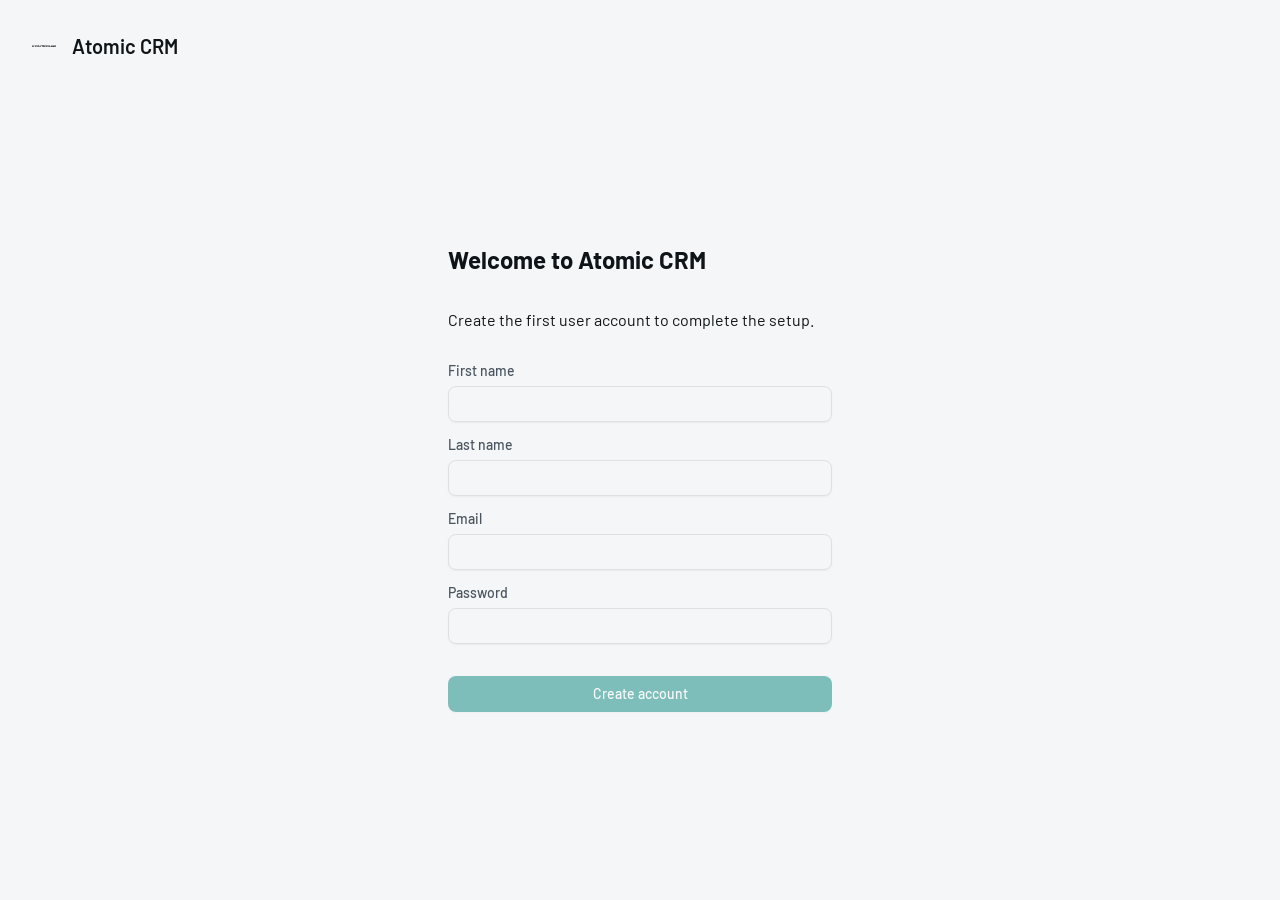
==== index.html @ 3ff438e0 "Updates" ====
<!doctype html><html lang="en" translate="no" class="notranslate"><head><meta charset="utf-8"><meta name="viewport" content="minimum-scale=1,initial-scale=1,width=device-width"><meta name="theme-color" content="#0A0E11"><meta name="google" content="notranslate"><meta name="mobile-web-app-capable" content="yes"><meta name="apple-mobile-web-app-capable" content="yes"><meta name="apple-mobile-web-app-status-bar-style" content="default"><link rel="manifest" href="./manifest.json"><link rel="preconnect" href="https://fonts.googleapis.com"><link rel="preconnect" href="https://fonts.gstatic.com" crossorigin><link rel="stylesheet" href="https://fonts.googleapis.com/css2?family=Barlow:wght@400;500;600;700&display=swap"><link rel="icon shortcut" href="./favicon.ico"><link rel="apple-touch-icon" sizes="40x40" href="./appIcon/40.png"><link rel="apple-touch-icon" sizes="58x58" href="./appIcon/58.png"><link rel="apple-touch-icon" sizes="60x60" href="./appIcon/60.png"><link rel="apple-touch-icon" sizes="76x76" href="./appIcon/76.png"><link rel="apple-touch-icon" sizes="80x80" href="./appIcon/80.png"><link rel="apple-touch-icon" sizes="87x87" href="./appIcon/87.png"><link rel="apple-touch-icon" sizes="114x114" href="./appIcon/114.png"><link rel="apple-touch-icon" sizes="120x120" href="./appIcon/120.png"><link rel="apple-touch-icon" sizes="128x128" href="./appIcon/128.png"><link rel="apple-touch-icon" sizes="136x136" href="./appIcon/136.png"><link rel="apple-touch-icon" sizes="152x152" href="./appIcon/152.png"><link rel="apple-touch-icon" sizes="167x167" href="./appIcon/167.png"><link rel="apple-touch-icon" sizes="180x180" href="./appIcon/180.png"><link rel="apple-touch-icon" sizes="192x192" href="./appIcon/192.png"><link rel="apple-touch-icon" sizes="1024x1024" href="./appIcon/1024.png"><title>Kontrolai CRM</title><style>body{margin:0;padding:0;font-family:sans-serif}button,input,select,textarea,a{touch-action:manipulation}.loader-container{background-color:#fafafa;flex-direction:column;justify-content:center;align-items:center;display:flex;position:absolute;inset:0}.loader,.loader:before,.loader:after{border-radius:50%}.loader{color:#283593;text-indent:-99999em;width:10em;height:10em;margin:55px auto;font-size:11px;position:relative;transform:translateZ(0);box-shadow:inset 0 0 0 1em}.loader:before,.loader:after{content:"";position:absolute}.loader:before{transform-origin:5.2em 5.1em;background:#fafafa;border-radius:10.2em 0 0 10.2em;width:5.2em;height:10.2em;animation:2s 1.5s infinite load2;top:-.1em;left:-.1em}.loader:after{transform-origin:0 5.1em;background:#fafafa;border-radius:0 10.2em 10.2em 0;width:5.2em;height:10.2em;animation:2s infinite load2;top:-.1em;left:5.1em}@keyframes load2{0%{transform:rotate(0)}to{transform:rotate(360deg)}}</style><script type="module" crossorigin src="./assets/index-Cnc6IsdO.js"></script><link rel="stylesheet" crossorigin href="./assets/index-_pr_Fasz.css"><script id="vite-plugin-pwa:register-sw" src="./registerSW.js"></script></head><body><div id="root"><div class="loader-container"><div class="loader">Loading...</div></div></div><noscript>You need to enable JavaScript to run this app.</noscript></body></html>
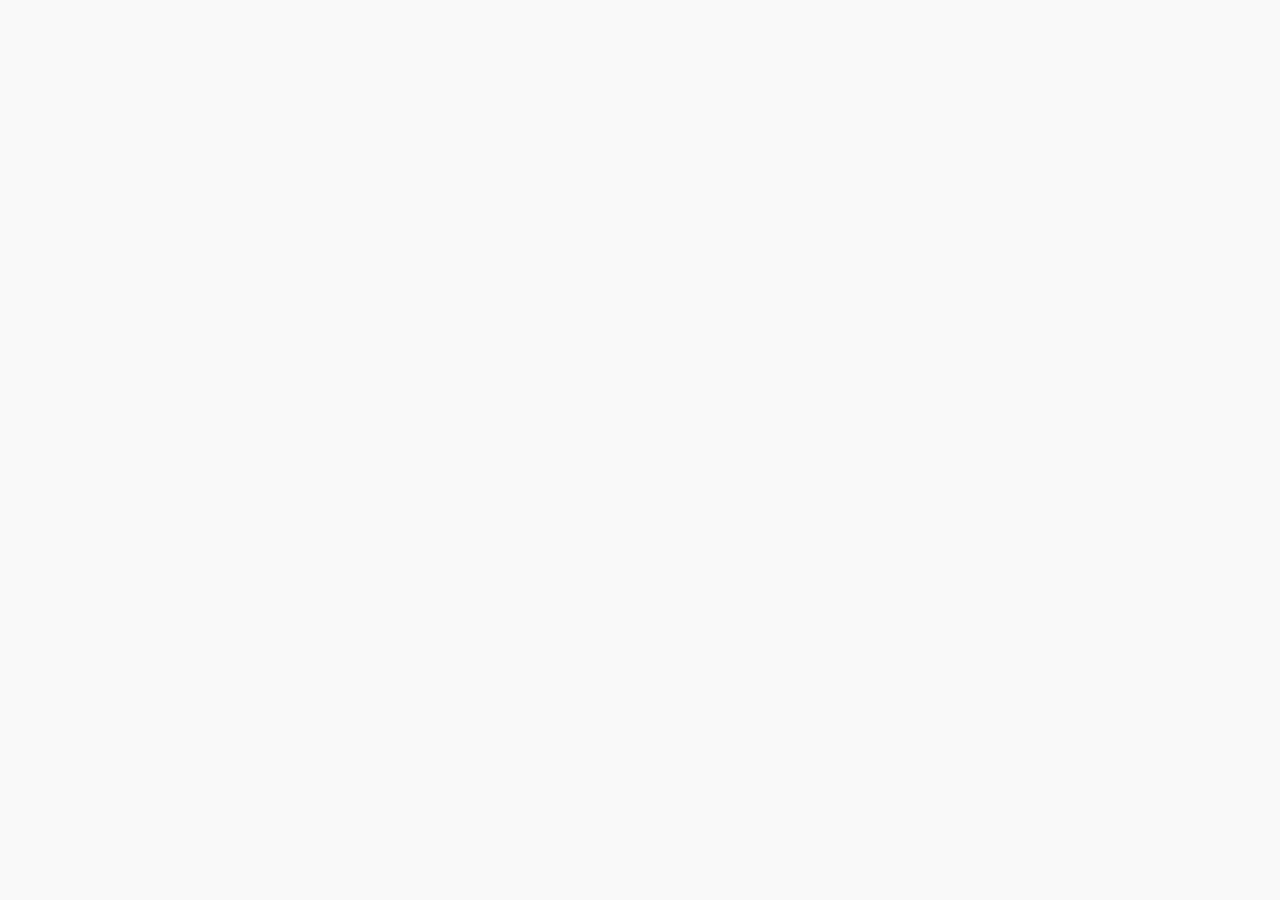
==== commit 377b9076: "Redesign the home dashboard for Kontrolai - Pipeline drawn as a line of stage nodes with deals hangi" ====
--- a/index.html
+++ b/index.html
@@ -1 +1,154 @@
-<!doctype html><html lang="en" translate="no" class="notranslate"><head><meta charset="utf-8"><meta name="viewport" content="minimum-scale=1,initial-scale=1,width=device-width"><meta name="theme-color" content="#0A0E11"><meta name="google" content="notranslate"><meta name="mobile-web-app-capable" content="yes"><meta name="apple-mobile-web-app-capable" content="yes"><meta name="apple-mobile-web-app-status-bar-style" content="default"><link rel="manifest" href="./manifest.json"><link rel="preconnect" href="https://fonts.googleapis.com"><link rel="preconnect" href="https://fonts.gstatic.com" crossorigin><link rel="stylesheet" href="https://fonts.googleapis.com/css2?family=Barlow:wght@400;500;600;700&display=swap"><link rel="icon shortcut" href="./favicon.ico"><link rel="apple-touch-icon" sizes="40x40" href="./appIcon/40.png"><link rel="apple-touch-icon" sizes="58x58" href="./appIcon/58.png"><link rel="apple-touch-icon" sizes="60x60" href="./appIcon/60.png"><link rel="apple-touch-icon" sizes="76x76" href="./appIcon/76.png"><link rel="apple-touch-icon" sizes="80x80" href="./appIcon/80.png"><link rel="apple-touch-icon" sizes="87x87" href="./appIcon/87.png"><link rel="apple-touch-icon" sizes="114x114" href="./appIcon/114.png"><link rel="apple-touch-icon" sizes="120x120" href="./appIcon/120.png"><link rel="apple-touch-icon" sizes="128x128" href="./appIcon/128.png"><link rel="apple-touch-icon" sizes="136x136" href="./appIcon/136.png"><link rel="apple-touch-icon" sizes="152x152" href="./appIcon/152.png"><link rel="apple-touch-icon" sizes="167x167" href="./appIcon/167.png"><link rel="apple-touch-icon" sizes="180x180" href="./appIcon/180.png"><link rel="apple-touch-icon" sizes="192x192" href="./appIcon/192.png"><link rel="apple-touch-icon" sizes="1024x1024" href="./appIcon/1024.png"><title>Kontrolai CRM</title><style>body{margin:0;padding:0;font-family:sans-serif}button,input,select,textarea,a{touch-action:manipulation}.loader-container{background-color:#fafafa;flex-direction:column;justify-content:center;align-items:center;display:flex;position:absolute;inset:0}.loader,.loader:before,.loader:after{border-radius:50%}.loader{color:#283593;text-indent:-99999em;width:10em;height:10em;margin:55px auto;font-size:11px;position:relative;transform:translateZ(0);box-shadow:inset 0 0 0 1em}.loader:before,.loader:after{content:"";position:absolute}.loader:before{transform-origin:5.2em 5.1em;background:#fafafa;border-radius:10.2em 0 0 10.2em;width:5.2em;height:10.2em;animation:2s 1.5s infinite load2;top:-.1em;left:-.1em}.loader:after{transform-origin:0 5.1em;background:#fafafa;border-radius:0 10.2em 10.2em 0;width:5.2em;height:10.2em;animation:2s infinite load2;top:-.1em;left:5.1em}@keyframes load2{0%{transform:rotate(0)}to{transform:rotate(360deg)}}</style><script type="module" crossorigin src="./assets/index-Cnc6IsdO.js"></script><link rel="stylesheet" crossorigin href="./assets/index-_pr_Fasz.css"><script id="vite-plugin-pwa:register-sw" src="./registerSW.js"></script></head><body><div id="root"><div class="loader-container"><div class="loader">Loading...</div></div></div><noscript>You need to enable JavaScript to run this app.</noscript></body></html>+<!doctype html>
+<html lang="en" translate="no" class="notranslate">
+  <head>
+    <meta charset="utf-8" />
+    <meta
+      name="viewport"
+      content="minimum-scale=1, initial-scale=1, width=device-width"
+    />
+    <meta name="theme-color" content="#0A0E11" />
+    <meta name="google" content="notranslate" />
+    <meta name="mobile-web-app-capable" content="yes" />
+    <meta name="apple-mobile-web-app-capable" content="yes" />
+    <meta name="apple-mobile-web-app-status-bar-style" content="default" />
+    <link rel="manifest" href="./manifest.json" />
+    <link rel="preconnect" href="https://fonts.googleapis.com" />
+    <link rel="preconnect" href="https://fonts.gstatic.com" crossorigin />
+    <link
+      rel="stylesheet"
+      href="https://fonts.googleapis.com/css2?family=Barlow:wght@400;500;600;700&family=Barlow+Condensed:wght@500;600;700&family=JetBrains+Mono:wght@400;500&display=swap"
+    />
+    <link rel="shortcut icon" href="./favicon.ico" />
+    <link rel="apple-touch-icon" sizes="40x40" href="./appIcon/40.png" />
+    <link rel="apple-touch-icon" sizes="58x58" href="./appIcon/58.png" />
+    <link rel="apple-touch-icon" sizes="60x60" href="./appIcon/60.png" />
+    <link rel="apple-touch-icon" sizes="76x76" href="./appIcon/76.png" />
+    <link rel="apple-touch-icon" sizes="80x80" href="./appIcon/80.png" />
+    <link rel="apple-touch-icon" sizes="87x87" href="./appIcon/87.png" />
+    <link rel="apple-touch-icon" sizes="114x114" href="./appIcon/114.png" />
+    <link rel="apple-touch-icon" sizes="120x120" href="./appIcon/120.png" />
+    <link rel="apple-touch-icon" sizes="128x128" href="./appIcon/128.png" />
+    <link rel="apple-touch-icon" sizes="136x136" href="./appIcon/136.png" />
+    <link rel="apple-touch-icon" sizes="152x152" href="./appIcon/152.png" />
+    <link rel="apple-touch-icon" sizes="167x167" href="./appIcon/167.png" />
+    <link rel="apple-touch-icon" sizes="180x180" href="./appIcon/180.png" />
+    <link rel="apple-touch-icon" sizes="192x192" href="./appIcon/192.png" />
+    <link rel="apple-touch-icon" sizes="1024x1024" href="./appIcon/1024.png" />
+    <title>Kontrolai CRM</title>
+
+    <style>
+      body {
+        margin: 0;
+        padding: 0;
+        font-family: sans-serif;
+      }
+
+      /* Prevent accidental double-tap zoom on interactive elements */
+      button,
+      input,
+      select,
+      textarea,
+      a {
+        touch-action: manipulation;
+      }
+
+      .loader-container {
+        display: flex;
+        align-items: center;
+        justify-content: center;
+        flex-direction: column;
+        position: absolute;
+        top: 0;
+        bottom: 0;
+        left: 0;
+        right: 0;
+        background-color: #fafafa;
+      }
+
+      /* CSS Spinner from https://projects.lukehaas.me/css-loaders/ */
+
+      .loader,
+      .loader:before,
+      .loader:after {
+        border-radius: 50%;
+      }
+
+      .loader {
+        color: #283593;
+        font-size: 11px;
+        text-indent: -99999em;
+        margin: 55px auto;
+        position: relative;
+        width: 10em;
+        height: 10em;
+        box-shadow: inset 0 0 0 1em;
+        -webkit-transform: translateZ(0);
+        -ms-transform: translateZ(0);
+        transform: translateZ(0);
+      }
+
+      .loader:before,
+      .loader:after {
+        position: absolute;
+        content: "";
+      }
+
+      .loader:before {
+        width: 5.2em;
+        height: 10.2em;
+        background: #fafafa;
+        border-radius: 10.2em 0 0 10.2em;
+        top: -0.1em;
+        left: -0.1em;
+        -webkit-transform-origin: 5.2em 5.1em;
+        transform-origin: 5.2em 5.1em;
+        -webkit-animation: load2 2s infinite ease 1.5s;
+        animation: load2 2s infinite ease 1.5s;
+      }
+
+      .loader:after {
+        width: 5.2em;
+        height: 10.2em;
+        background: #fafafa;
+        border-radius: 0 10.2em 10.2em 0;
+        top: -0.1em;
+        left: 5.1em;
+        -webkit-transform-origin: 0px 5.1em;
+        transform-origin: 0px 5.1em;
+        -webkit-animation: load2 2s infinite ease;
+        animation: load2 2s infinite ease;
+      }
+
+      @-webkit-keyframes load2 {
+        0% {
+          -webkit-transform: rotate(0deg);
+          transform: rotate(0deg);
+        }
+        100% {
+          -webkit-transform: rotate(360deg);
+          transform: rotate(360deg);
+        }
+      }
+
+      @keyframes load2 {
+        0% {
+          -webkit-transform: rotate(0deg);
+          transform: rotate(0deg);
+        }
+        100% {
+          -webkit-transform: rotate(360deg);
+          transform: rotate(360deg);
+        }
+      }
+    </style>
+  </head>
+  <body>
+    <div id="root">
+      <div class="loader-container">
+        <div class="loader">Loading...</div>
+      </div>
+    </div>
+    <noscript>You need to enable JavaScript to run this app.</noscript>
+    <script type="module" src="<%= mainScript %>"></script>
+  </body>
+</html>
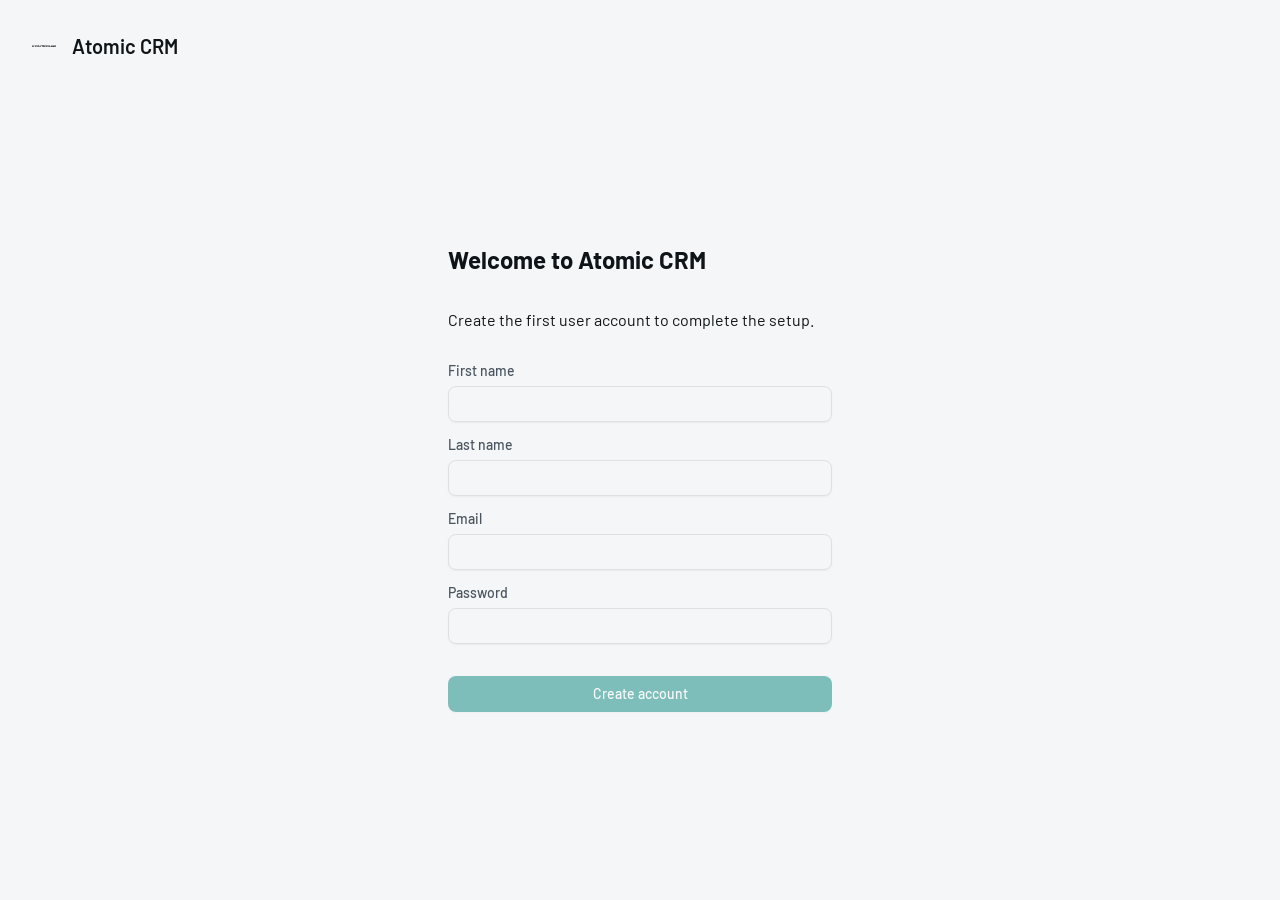
==== commit ac16d1e7: "Updates" ====
--- a/index.html
+++ b/index.html
@@ -1,154 +1 @@
-<!doctype html>
-<html lang="en" translate="no" class="notranslate">
-  <head>
-    <meta charset="utf-8" />
-    <meta
-      name="viewport"
-      content="minimum-scale=1, initial-scale=1, width=device-width"
-    />
-    <meta name="theme-color" content="#0A0E11" />
-    <meta name="google" content="notranslate" />
-    <meta name="mobile-web-app-capable" content="yes" />
-    <meta name="apple-mobile-web-app-capable" content="yes" />
-    <meta name="apple-mobile-web-app-status-bar-style" content="default" />
-    <link rel="manifest" href="./manifest.json" />
-    <link rel="preconnect" href="https://fonts.googleapis.com" />
-    <link rel="preconnect" href="https://fonts.gstatic.com" crossorigin />
-    <link
-      rel="stylesheet"
-      href="https://fonts.googleapis.com/css2?family=Barlow:wght@400;500;600;700&family=Barlow+Condensed:wght@500;600;700&family=JetBrains+Mono:wght@400;500&display=swap"
-    />
-    <link rel="shortcut icon" href="./favicon.ico" />
-    <link rel="apple-touch-icon" sizes="40x40" href="./appIcon/40.png" />
-    <link rel="apple-touch-icon" sizes="58x58" href="./appIcon/58.png" />
-    <link rel="apple-touch-icon" sizes="60x60" href="./appIcon/60.png" />
-    <link rel="apple-touch-icon" sizes="76x76" href="./appIcon/76.png" />
-    <link rel="apple-touch-icon" sizes="80x80" href="./appIcon/80.png" />
-    <link rel="apple-touch-icon" sizes="87x87" href="./appIcon/87.png" />
-    <link rel="apple-touch-icon" sizes="114x114" href="./appIcon/114.png" />
-    <link rel="apple-touch-icon" sizes="120x120" href="./appIcon/120.png" />
-    <link rel="apple-touch-icon" sizes="128x128" href="./appIcon/128.png" />
-    <link rel="apple-touch-icon" sizes="136x136" href="./appIcon/136.png" />
-    <link rel="apple-touch-icon" sizes="152x152" href="./appIcon/152.png" />
-    <link rel="apple-touch-icon" sizes="167x167" href="./appIcon/167.png" />
-    <link rel="apple-touch-icon" sizes="180x180" href="./appIcon/180.png" />
-    <link rel="apple-touch-icon" sizes="192x192" href="./appIcon/192.png" />
-    <link rel="apple-touch-icon" sizes="1024x1024" href="./appIcon/1024.png" />
-    <title>Kontrolai CRM</title>
-
-    <style>
-      body {
-        margin: 0;
-        padding: 0;
-        font-family: sans-serif;
-      }
-
-      /* Prevent accidental double-tap zoom on interactive elements */
-      button,
-      input,
-      select,
-      textarea,
-      a {
-        touch-action: manipulation;
-      }
-
-      .loader-container {
-        display: flex;
-        align-items: center;
-        justify-content: center;
-        flex-direction: column;
-        position: absolute;
-        top: 0;
-        bottom: 0;
-        left: 0;
-        right: 0;
-        background-color: #fafafa;
-      }
-
-      /* CSS Spinner from https://projects.lukehaas.me/css-loaders/ */
-
-      .loader,
-      .loader:before,
-      .loader:after {
-        border-radius: 50%;
-      }
-
-      .loader {
-        color: #283593;
-        font-size: 11px;
-        text-indent: -99999em;
-        margin: 55px auto;
-        position: relative;
-        width: 10em;
-        height: 10em;
-        box-shadow: inset 0 0 0 1em;
-        -webkit-transform: translateZ(0);
-        -ms-transform: translateZ(0);
-        transform: translateZ(0);
-      }
-
-      .loader:before,
-      .loader:after {
-        position: absolute;
-        content: "";
-      }
-
-      .loader:before {
-        width: 5.2em;
-        height: 10.2em;
-        background: #fafafa;
-        border-radius: 10.2em 0 0 10.2em;
-        top: -0.1em;
-        left: -0.1em;
-        -webkit-transform-origin: 5.2em 5.1em;
-        transform-origin: 5.2em 5.1em;
-        -webkit-animation: load2 2s infinite ease 1.5s;
-        animation: load2 2s infinite ease 1.5s;
-      }
-
-      .loader:after {
-        width: 5.2em;
-        height: 10.2em;
-        background: #fafafa;
-        border-radius: 0 10.2em 10.2em 0;
-        top: -0.1em;
-        left: 5.1em;
-        -webkit-transform-origin: 0px 5.1em;
-        transform-origin: 0px 5.1em;
-        -webkit-animation: load2 2s infinite ease;
-        animation: load2 2s infinite ease;
-      }
-
-      @-webkit-keyframes load2 {
-        0% {
-          -webkit-transform: rotate(0deg);
-          transform: rotate(0deg);
-        }
-        100% {
-          -webkit-transform: rotate(360deg);
-          transform: rotate(360deg);
-        }
-      }
-
-      @keyframes load2 {
-        0% {
-          -webkit-transform: rotate(0deg);
-          transform: rotate(0deg);
-        }
-        100% {
-          -webkit-transform: rotate(360deg);
-          transform: rotate(360deg);
-        }
-      }
-    </style>
-  </head>
-  <body>
-    <div id="root">
-      <div class="loader-container">
-        <div class="loader">Loading...</div>
-      </div>
-    </div>
-    <noscript>You need to enable JavaScript to run this app.</noscript>
-    <script type="module" src="<%= mainScript %>"></script>
-  </body>
-</html>
+<!doctype html><html lang="en" translate="no" class="notranslate"><head><meta charset="utf-8"><meta name="viewport" content="minimum-scale=1,initial-scale=1,width=device-width"><meta name="theme-color" content="#0A0E11"><meta name="google" content="notranslate"><meta name="mobile-web-app-capable" content="yes"><meta name="apple-mobile-web-app-capable" content="yes"><meta name="apple-mobile-web-app-status-bar-style" content="default"><link rel="manifest" href="./manifest.json"><link rel="preconnect" href="https://fonts.googleapis.com"><link rel="preconnect" href="https://fonts.gstatic.com" crossorigin><link rel="stylesheet" href="https://fonts.googleapis.com/css2?family=Barlow:wght@400;500;600;700&family=Barlow+Condensed:wght@500;600;700&family=JetBrains+Mono:wght@400;500&display=swap"><link rel="icon shortcut" href="./favicon.ico"><link rel="apple-touch-icon" sizes="40x40" href="./appIcon/40.png"><link rel="apple-touch-icon" sizes="58x58" href="./appIcon/58.png"><link rel="apple-touch-icon" sizes="60x60" href="./appIcon/60.png"><link rel="apple-touch-icon" sizes="76x76" href="./appIcon/76.png"><link rel="apple-touch-icon" sizes="80x80" href="./appIcon/80.png"><link rel="apple-touch-icon" sizes="87x87" href="./appIcon/87.png"><link rel="apple-touch-icon" sizes="114x114" href="./appIcon/114.png"><link rel="apple-touch-icon" sizes="120x120" href="./appIcon/120.png"><link rel="apple-touch-icon" sizes="128x128" href="./appIcon/128.png"><link rel="apple-touch-icon" sizes="136x136" href="./appIcon/136.png"><link rel="apple-touch-icon" sizes="152x152" href="./appIcon/152.png"><link rel="apple-touch-icon" sizes="167x167" href="./appIcon/167.png"><link rel="apple-touch-icon" sizes="180x180" href="./appIcon/180.png"><link rel="apple-touch-icon" sizes="192x192" href="./appIcon/192.png"><link rel="apple-touch-icon" sizes="1024x1024" href="./appIcon/1024.png"><title>Kontrolai CRM</title><style>body{margin:0;padding:0;font-family:sans-serif}button,input,select,textarea,a{touch-action:manipulation}.loader-container{background-color:#fafafa;flex-direction:column;justify-content:center;align-items:center;display:flex;position:absolute;inset:0}.loader,.loader:before,.loader:after{border-radius:50%}.loader{color:#283593;text-indent:-99999em;width:10em;height:10em;margin:55px auto;font-size:11px;position:relative;transform:translateZ(0);box-shadow:inset 0 0 0 1em}.loader:before,.loader:after{content:"";position:absolute}.loader:before{transform-origin:5.2em 5.1em;background:#fafafa;border-radius:10.2em 0 0 10.2em;width:5.2em;height:10.2em;animation:2s 1.5s infinite load2;top:-.1em;left:-.1em}.loader:after{transform-origin:0 5.1em;background:#fafafa;border-radius:0 10.2em 10.2em 0;width:5.2em;height:10.2em;animation:2s infinite load2;top:-.1em;left:5.1em}@keyframes load2{0%{transform:rotate(0)}to{transform:rotate(360deg)}}</style><script type="module" crossorigin src="./assets/index-nQO1jNb_.js"></script><link rel="stylesheet" crossorigin href="./assets/index--NG_yGNC.css"><script id="vite-plugin-pwa:register-sw" src="./registerSW.js"></script></head><body><div id="root"><div class="loader-container"><div class="loader">Loading...</div></div></div><noscript>You need to enable JavaScript to run this app.</noscript></body></html>
